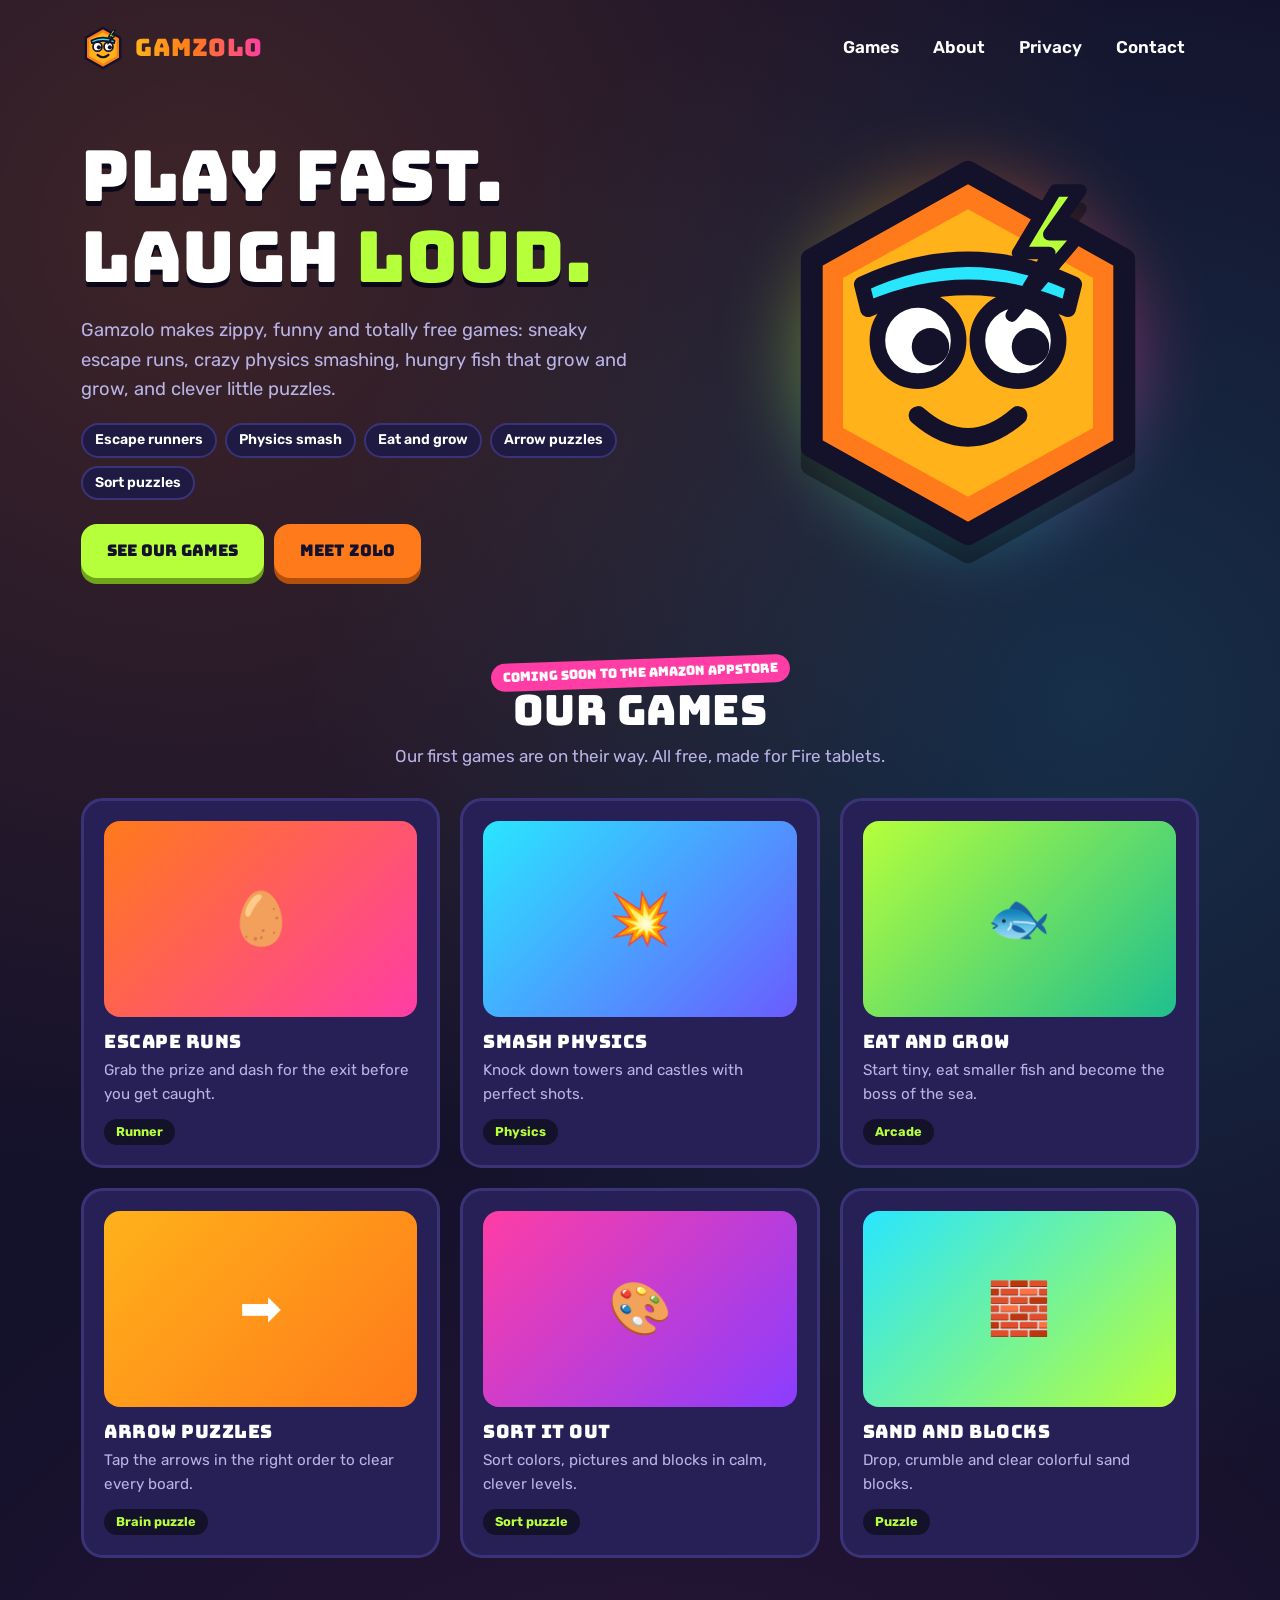
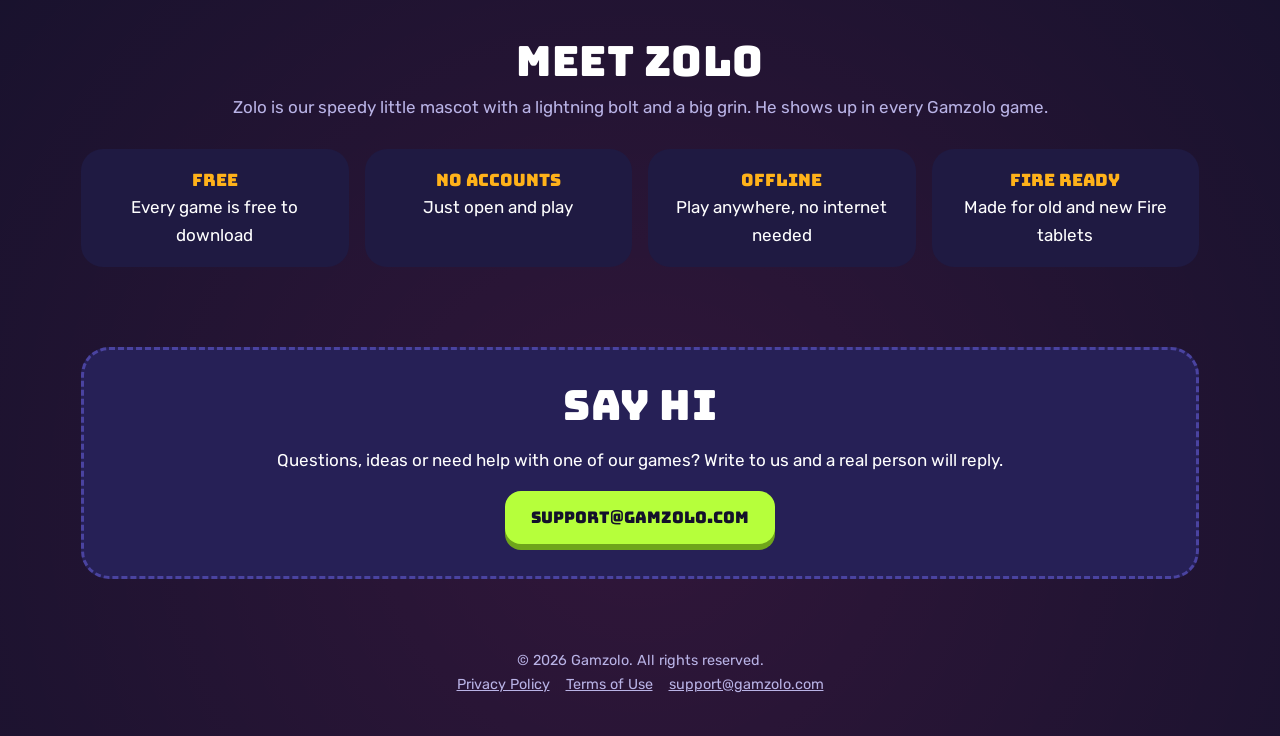
==== index.html @ 9cf396d6 "Gamzolo site Co-Authored-By: Claude Opus 5.5 <noreply@anthropic.com>" ====
<!DOCTYPE html>
<html lang="en">
<head>
<meta charset="UTF-8">
<meta name="viewport" content="width=device-width, initial-scale=1.0">
<meta name="theme-color" content="#14112b">
<link rel="icon" href="favicon.svg" type="image/svg+xml">
<link rel="preconnect" href="https://fonts.googleapis.com"><link rel="preconnect" href="https://fonts.gstatic.com" crossorigin>
<link href="https://fonts.googleapis.com/css2?family=Bungee&family=Rubik:wght@400;600;700&display=swap" rel="stylesheet">
<link rel="stylesheet" href="style.css">
<title>Gamzolo | Fast, Funny, Free Games</title>
<meta name="description" content="Gamzolo makes fast, funny and free games for Fire tablets: escape runners, physics smash, fish growing and brain puzzles. No accounts, no data collected.">
</head>
<body>
<nav class="nav">
  <a class="brand" href="index.html" aria-label="Gamzolo home"><img src="logo.svg" alt=""><span class="wordmark">Gamzolo</span></a>
  <ul><li><a href="index.html#games">Games</a></li><li><a href="index.html#about">About</a></li><li><a href="privacy.html">Privacy</a></li><li><a href="index.html#contact">Contact</a></li></ul>
</nav>
<header class="hero">
  <div>
    <h1>Play fast.<br>Laugh <span class="z">loud.</span></h1>
    <p class="lead">Gamzolo makes zippy, funny and totally free games: sneaky escape runs, crazy physics smashing, hungry fish that grow and grow, and clever little puzzles.</p>
    <div class="tags"><span class="tag">Escape runners</span><span class="tag">Physics smash</span><span class="tag">Eat and grow</span><span class="tag">Arrow puzzles</span><span class="tag">Sort puzzles</span></div>
    <a class="btn" href="#games">See our games</a><a class="btn alt" href="#about">Meet Zolo</a>
  </div>
  <div class="mascot"><img src="logo.svg" alt="Zolo, the Gamzolo mascot"></div>
</header>

<section id="games">
  <div class="center"><span class="badge">Coming soon to the Amazon Appstore</span></div>
  <h2 class="section-title">Our games</h2>
  <p class="section-sub">Our first games are on their way. All free, made for Fire tablets.</p>
  <div class="grid">
    <article class="card"><div class="art a1">🥚</div><h3>Escape Runs</h3><p>Grab the prize and dash for the exit before you get caught.</p><span class="pill">Runner</span></article>
    <article class="card"><div class="art a2">💥</div><h3>Smash Physics</h3><p>Knock down towers and castles with perfect shots.</p><span class="pill">Physics</span></article>
    <article class="card"><div class="art a3">🐟</div><h3>Eat and Grow</h3><p>Start tiny, eat smaller fish and become the boss of the sea.</p><span class="pill">Arcade</span></article>
    <article class="card"><div class="art a4">➡️</div><h3>Arrow Puzzles</h3><p>Tap the arrows in the right order to clear every board.</p><span class="pill">Brain puzzle</span></article>
    <article class="card"><div class="art a5">🎨</div><h3>Sort It Out</h3><p>Sort colors, pictures and blocks in calm, clever levels.</p><span class="pill">Sort puzzle</span></article>
    <article class="card"><div class="art a6">🧱</div><h3>Sand and Blocks</h3><p>Drop, crumble and clear colorful sand blocks.</p><span class="pill">Puzzle</span></article>
  </div>
</section>

<section id="about">
  <h2 class="section-title">Meet Zolo</h2>
  <p class="section-sub">Zolo is our speedy little mascot with a lightning bolt and a big grin. He shows up in every Gamzolo game.</p>
  <div class="feats">
    <div class="feat"><b>Free</b>Every game is free to download</div>
    <div class="feat"><b>No accounts</b>Just open and play</div>
    <div class="feat"><b>Offline</b>Play anywhere, no internet needed</div>
    <div class="feat"><b>Fire ready</b>Made for old and new Fire tablets</div>
  </div>
</section>

<section id="contact">
  <div class="contact">
    <h2 class="section-title">Say hi</h2>
    <p>Questions, ideas or need help with one of our games? Write to us and a real person will reply.</p>
    <a class="btn" href="mailto:support@gamzolo.com">support@gamzolo.com</a>
  </div>
</section>
<footer>&copy; 2026 Gamzolo. All rights reserved.<br><a href="privacy.html">Privacy Policy</a><a href="terms.html">Terms of Use</a><a href="mailto:support@gamzolo.com">support@gamzolo.com</a></footer>
</body>
</html>
---- style.css ----
:root{--bg:#14112b;--bg2:#1f1a42;--card:#262056;--ink:#fff;--soft:#b9b3e6;--lime:#b6ff3b;--orange:#ff7a1a;--gold:#ffb21a;--cyan:#29e6ff;--pink:#ff3da5;--r:22px}
*{box-sizing:border-box}html{scroll-behavior:smooth}
body{margin:0;background:var(--bg);color:var(--ink);font-family:"Rubik",system-ui,sans-serif;font-size:17px;line-height:1.6;
  background-image:radial-gradient(circle at 15% 10%,rgba(255,122,26,.18),transparent 40%),radial-gradient(circle at 85% 30%,rgba(41,230,255,.14),transparent 40%),radial-gradient(circle at 50% 90%,rgba(255,61,165,.12),transparent 45%)}
a{color:var(--cyan)}h1,h2,h3,.wordmark{font-family:"Bungee",system-ui,sans-serif;font-weight:400;line-height:1.15;letter-spacing:.5px}
.nav{max-width:1150px;margin:16px auto 0;padding:10px 16px;display:flex;align-items:center;justify-content:space-between;gap:12px;flex-wrap:wrap}
.brand{display:flex;align-items:center;gap:10px;text-decoration:none;color:var(--ink)}.brand img{width:44px;height:44px}
.wordmark{font-size:1.5rem;background:linear-gradient(90deg,var(--gold),var(--orange) 45%,var(--pink));-webkit-background-clip:text;background-clip:text;color:transparent}
.nav ul{list-style:none;display:flex;gap:6px;margin:0;padding:0;flex-wrap:wrap}.nav ul a{color:var(--ink);text-decoration:none;font-weight:600;padding:8px 14px;border-radius:999px}.nav ul a:hover{background:var(--bg2)}
.hero{max-width:1150px;margin:0 auto;padding:56px 16px 40px;display:grid;grid-template-columns:1.15fr .85fr;gap:32px;align-items:center}
.hero h1{font-size:clamp(2.4rem,6vw,4.4rem);margin:0 0 14px;text-shadow:0 5px 0 #0a0818}.hero h1 .z{color:var(--lime)}
.lead{color:var(--soft);font-size:1.15rem;max-width:560px}
.tags{display:flex;flex-wrap:wrap;gap:8px;margin:18px 0 24px}.tag{background:var(--bg2);border:2px solid #3a3378;border-radius:999px;padding:4px 12px;font-weight:600;font-size:.88rem}
.btn{display:inline-block;font-family:"Bungee",sans-serif;font-size:1rem;color:var(--bg);background:var(--lime);padding:14px 26px;border-radius:16px;text-decoration:none;box-shadow:0 6px 0 #6fa51b;transition:transform .12s}
.btn:hover{transform:translateY(-3px)}.btn.alt{background:var(--orange);box-shadow:0 6px 0 #b4500c;margin-left:10px}
.mascot{position:relative;aspect-ratio:1;max-width:400px;justify-self:center;width:100%}
.mascot img{width:100%;filter:drop-shadow(0 18px 0 rgba(0,0,0,.35));animation:bob 2.4s ease-in-out infinite}
.mascot::before{content:"";position:absolute;inset:8%;border-radius:50%;background:conic-gradient(var(--orange),var(--pink),var(--cyan),var(--lime),var(--orange));filter:blur(40px);opacity:.45;z-index:-1;animation:spin 8s linear infinite}
@keyframes bob{50%{transform:translateY(-14px) rotate(-3deg)}}@keyframes spin{to{transform:rotate(360deg)}}
section{max-width:1150px;margin:0 auto;padding:40px 16px}
.section-title{font-size:clamp(1.8rem,4vw,2.6rem);text-align:center;margin:0 0 8px}.section-sub{text-align:center;color:var(--soft);margin:0 0 28px}
.badge{display:inline-block;background:var(--pink);color:#fff;font-family:"Bungee",sans-serif;font-size:.8rem;padding:4px 12px;border-radius:999px;transform:rotate(-2deg)}
.center{text-align:center}
.grid{display:grid;grid-template-columns:repeat(3,1fr);gap:20px}
.card{background:var(--card);border:3px solid #3a3378;border-radius:var(--r);padding:20px;transition:transform .15s,border-color .15s}
.card:hover{transform:translateY(-6px) rotate(-.6deg);border-color:var(--orange)}
.card .art{aspect-ratio:16/10;border-radius:16px;display:grid;place-items:center;font-size:3.2rem;margin-bottom:14px}
.card h3{margin:0 0 6px;font-size:1.15rem}.card p{color:var(--soft);margin:0 0 10px;font-size:.95rem}
.pill{display:inline-block;background:var(--bg);border-radius:999px;padding:3px 12px;font-weight:700;font-size:.8rem;color:var(--lime)}
.a1{background:linear-gradient(135deg,#ff7a1a,#ff3da5)}.a2{background:linear-gradient(135deg,#29e6ff,#6a5cff)}.a3{background:linear-gradient(135deg,#b6ff3b,#1fbf8f)}
.a4{background:linear-gradient(135deg,#ffb21a,#ff7a1a)}.a5{background:linear-gradient(135deg,#ff3da5,#8a3dff)}.a6{background:linear-gradient(135deg,#29e6ff,#b6ff3b)}
.feats{display:grid;grid-template-columns:repeat(4,1fr);gap:16px}.feat{background:var(--bg2);border-radius:var(--r);padding:18px;text-align:center}.feat b{display:block;font-family:"Bungee",sans-serif;font-weight:400;color:var(--gold)}
.contact{background:var(--card);border-radius:28px;padding:32px;text-align:center;border:3px dashed #4a43a0}
footer{text-align:center;color:var(--soft);padding:30px 16px 40px;font-size:.9rem}footer a{color:var(--soft);margin:0 8px}
.prose{max-width:820px;margin:0 auto;padding:30px 16px 60px}.prose h1{font-size:2.2rem}.prose h2{font-size:1.25rem;color:var(--gold);margin-top:30px}.prose .meta{color:var(--soft)}.prose li{margin:4px 0}
@media (max-width:860px){.hero{grid-template-columns:1fr;text-align:center}.lead{margin:0 auto}.tags{justify-content:center}.grid{grid-template-columns:1fr 1fr}.feats{grid-template-columns:1fr 1fr}}
@media (max-width:540px){.grid{grid-template-columns:1fr}.btn.alt{margin:12px 0 0}}
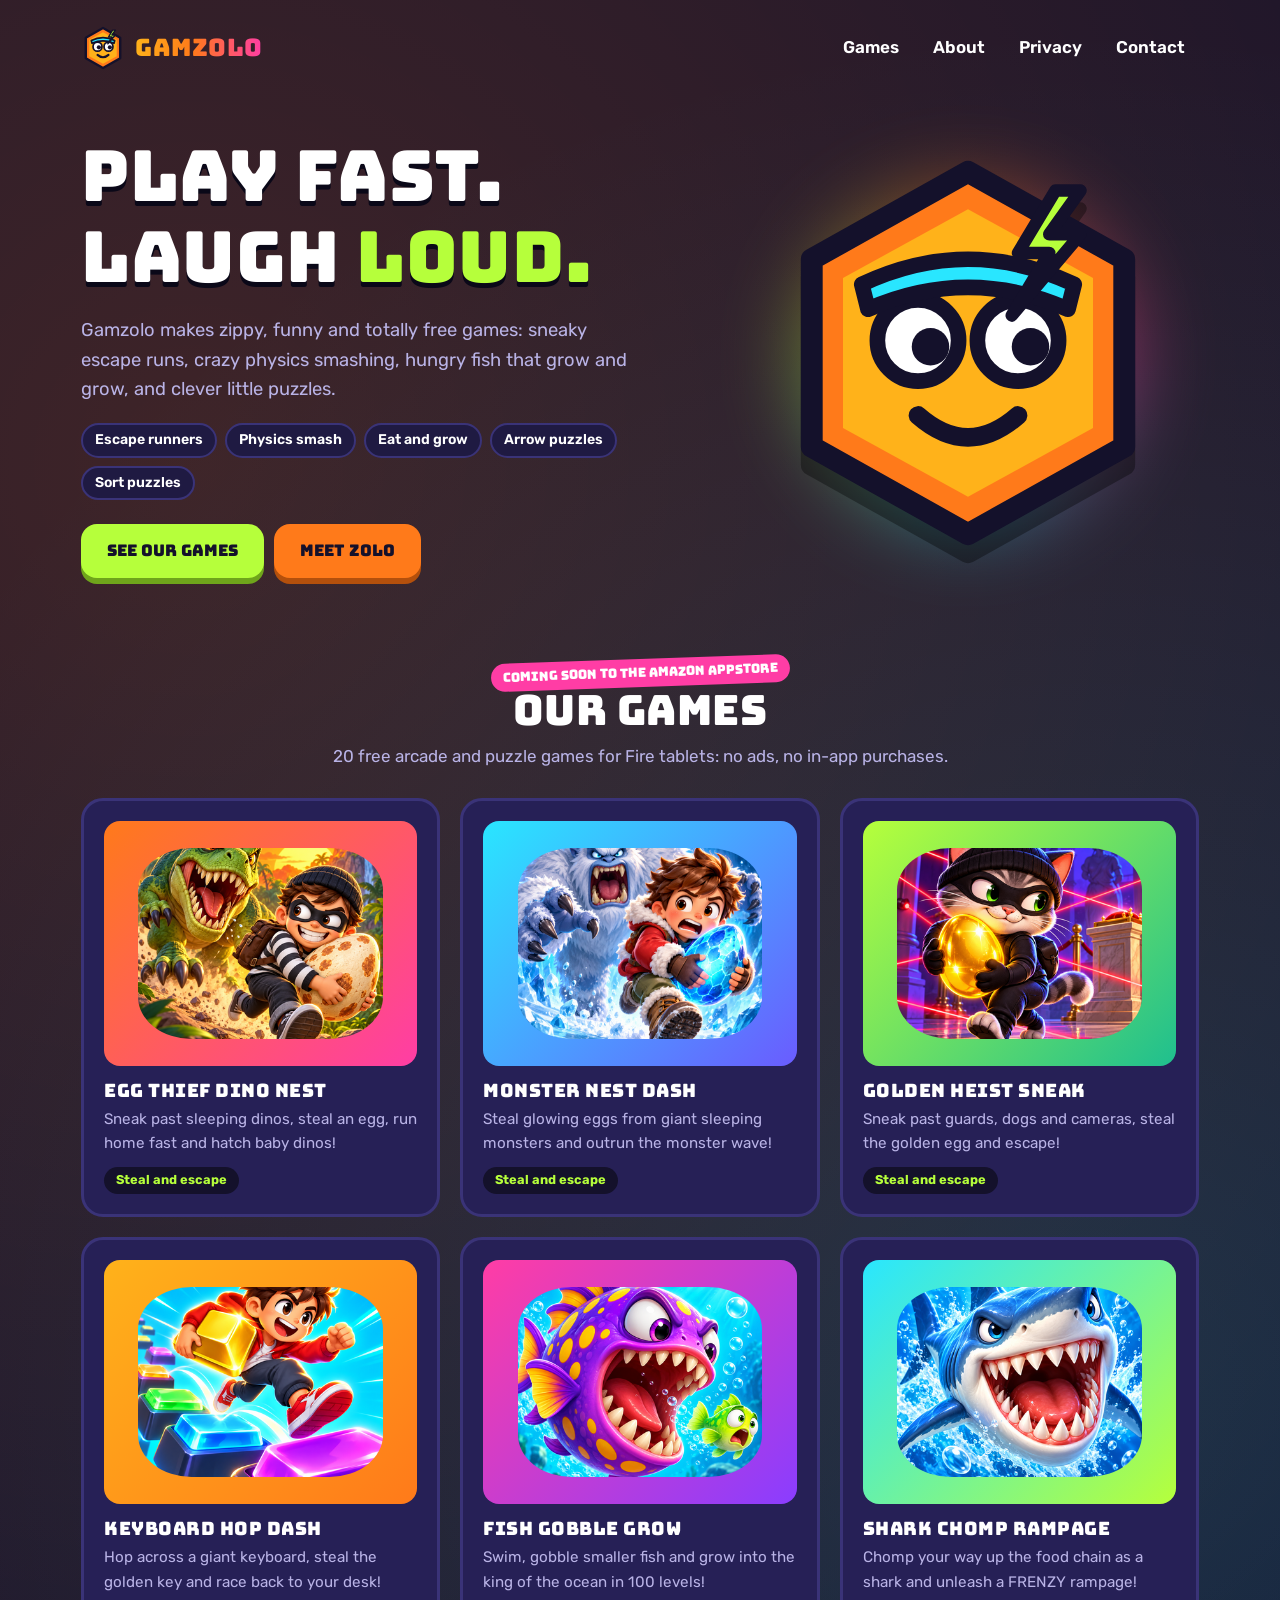
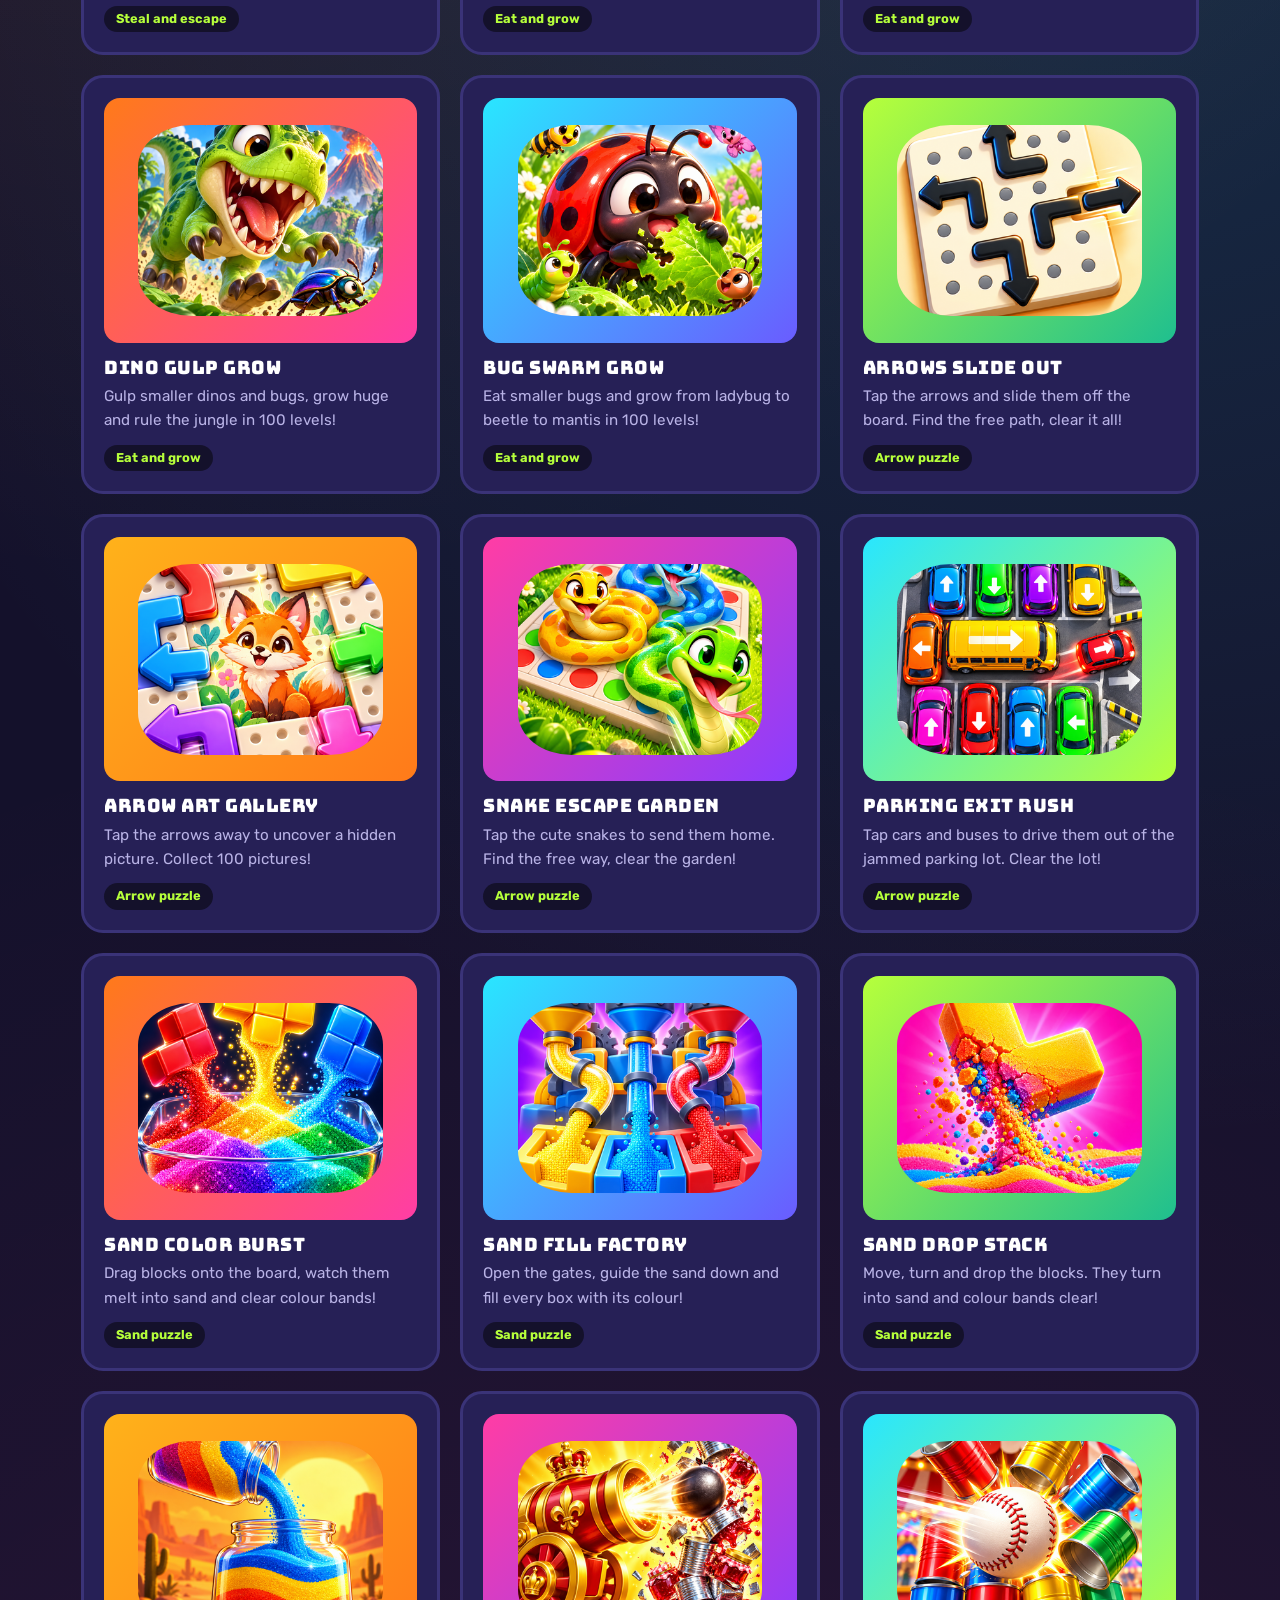
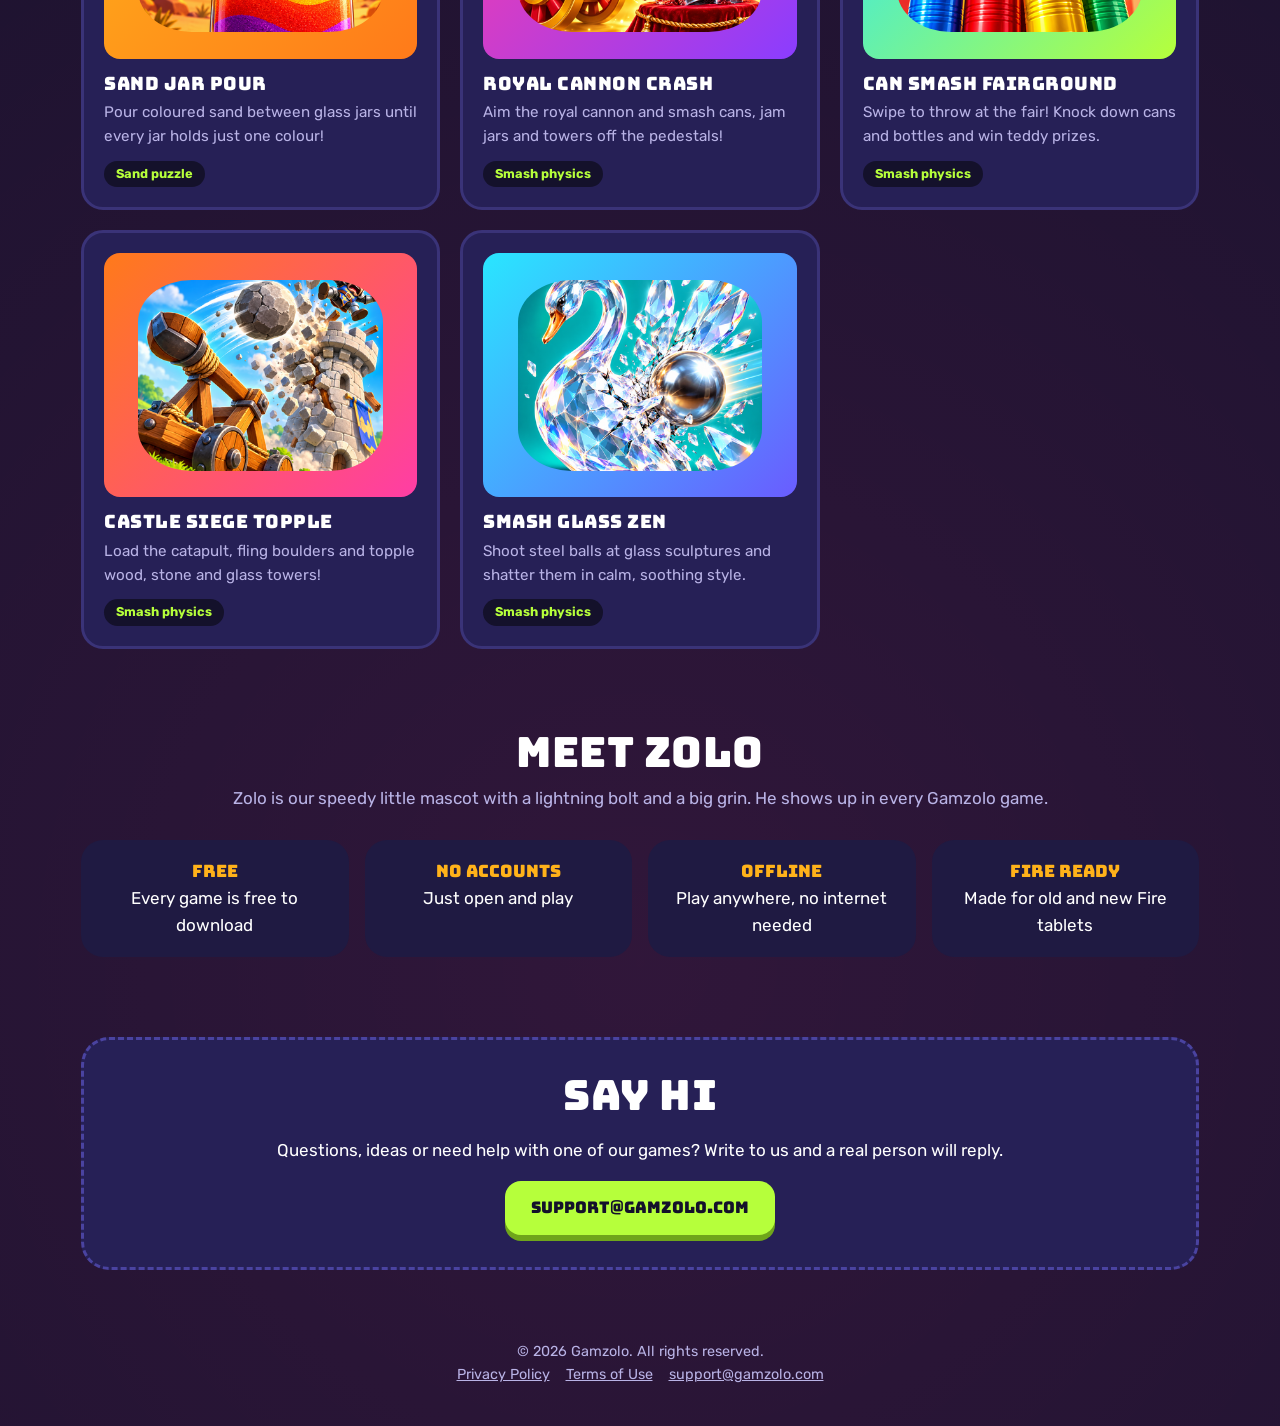
==== commit 5940107b: "Games grid: 20 Gamzolo games Co-Authored-By: Claude Opus 5.5 <noreply@anthropic.com>" ====
--- a/index.html
+++ b/index.html
@@ -29,14 +29,88 @@
 <section id="games">
   <div class="center"><span class="badge">Coming soon to the Amazon Appstore</span></div>
   <h2 class="section-title">Our games</h2>
-  <p class="section-sub">Our first games are on their way. All free, made for Fire tablets.</p>
+  <p class="section-sub">20 free arcade and puzzle games for Fire tablets: no ads, no in-app purchases.</p>
   <div class="grid">
-    <article class="card"><div class="art a1">🥚</div><h3>Escape Runs</h3><p>Grab the prize and dash for the exit before you get caught.</p><span class="pill">Runner</span></article>
-    <article class="card"><div class="art a2">💥</div><h3>Smash Physics</h3><p>Knock down towers and castles with perfect shots.</p><span class="pill">Physics</span></article>
-    <article class="card"><div class="art a3">🐟</div><h3>Eat and Grow</h3><p>Start tiny, eat smaller fish and become the boss of the sea.</p><span class="pill">Arcade</span></article>
-    <article class="card"><div class="art a4">➡️</div><h3>Arrow Puzzles</h3><p>Tap the arrows in the right order to clear every board.</p><span class="pill">Brain puzzle</span></article>
-    <article class="card"><div class="art a5">🎨</div><h3>Sort It Out</h3><p>Sort colors, pictures and blocks in calm, clever levels.</p><span class="pill">Sort puzzle</span></article>
-    <article class="card"><div class="art a6">🧱</div><h3>Sand and Blocks</h3><p>Drop, crumble and clear colorful sand blocks.</p><span class="pill">Puzzle</span></article>
+    <article class="card">
+      <div class="art a1"><img src="games/eggthief.png" alt="Egg Thief Dino Nest icon" width="192" height="192" loading="lazy" style="width:78%;height:78%;border-radius:22%;object-fit:cover"></div>
+      <h3>Egg Thief Dino Nest</h3><p>Sneak past sleeping dinos, steal an egg, run home fast and hatch baby dinos!</p><span class="pill">Steal and escape</span>
+    </article>
+    <article class="card">
+      <div class="art a2"><img src="games/monsternest.png" alt="Monster Nest Dash icon" width="192" height="192" loading="lazy" style="width:78%;height:78%;border-radius:22%;object-fit:cover"></div>
+      <h3>Monster Nest Dash</h3><p>Steal glowing eggs from giant sleeping monsters and outrun the monster wave!</p><span class="pill">Steal and escape</span>
+    </article>
+    <article class="card">
+      <div class="art a3"><img src="games/goldenheist.png" alt="Golden Heist Sneak icon" width="192" height="192" loading="lazy" style="width:78%;height:78%;border-radius:22%;object-fit:cover"></div>
+      <h3>Golden Heist Sneak</h3><p>Sneak past guards, dogs and cameras, steal the golden egg and escape!</p><span class="pill">Steal and escape</span>
+    </article>
+    <article class="card">
+      <div class="art a4"><img src="games/keyhop.png" alt="Keyboard Hop Dash icon" width="192" height="192" loading="lazy" style="width:78%;height:78%;border-radius:22%;object-fit:cover"></div>
+      <h3>Keyboard Hop Dash</h3><p>Hop across a giant keyboard, steal the golden key and race back to your desk!</p><span class="pill">Steal and escape</span>
+    </article>
+    <article class="card">
+      <div class="art a5"><img src="games/fishgobble.png" alt="Fish Gobble Grow icon" width="192" height="192" loading="lazy" style="width:78%;height:78%;border-radius:22%;object-fit:cover"></div>
+      <h3>Fish Gobble Grow</h3><p>Swim, gobble smaller fish and grow into the king of the ocean in 100 levels!</p><span class="pill">Eat and grow</span>
+    </article>
+    <article class="card">
+      <div class="art a6"><img src="games/sharkchomp.png" alt="Shark Chomp Rampage icon" width="192" height="192" loading="lazy" style="width:78%;height:78%;border-radius:22%;object-fit:cover"></div>
+      <h3>Shark Chomp Rampage</h3><p>Chomp your way up the food chain as a shark and unleash a FRENZY rampage!</p><span class="pill">Eat and grow</span>
+    </article>
+    <article class="card">
+      <div class="art a1"><img src="games/dinogulp.png" alt="Dino Gulp Grow icon" width="192" height="192" loading="lazy" style="width:78%;height:78%;border-radius:22%;object-fit:cover"></div>
+      <h3>Dino Gulp Grow</h3><p>Gulp smaller dinos and bugs, grow huge and rule the jungle in 100 levels!</p><span class="pill">Eat and grow</span>
+    </article>
+    <article class="card">
+      <div class="art a2"><img src="games/bugswarm.png" alt="Bug Swarm Grow icon" width="192" height="192" loading="lazy" style="width:78%;height:78%;border-radius:22%;object-fit:cover"></div>
+      <h3>Bug Swarm Grow</h3><p>Eat smaller bugs and grow from ladybug to beetle to mantis in 100 levels!</p><span class="pill">Eat and grow</span>
+    </article>
+    <article class="card">
+      <div class="art a3"><img src="games/arrowsout.png" alt="Arrows Slide Out icon" width="192" height="192" loading="lazy" style="width:78%;height:78%;border-radius:22%;object-fit:cover"></div>
+      <h3>Arrows Slide Out</h3><p>Tap the arrows and slide them off the board. Find the free path, clear it all!</p><span class="pill">Arrow puzzle</span>
+    </article>
+    <article class="card">
+      <div class="art a4"><img src="games/arrowart.png" alt="Arrow Art Gallery icon" width="192" height="192" loading="lazy" style="width:78%;height:78%;border-radius:22%;object-fit:cover"></div>
+      <h3>Arrow Art Gallery</h3><p>Tap the arrows away to uncover a hidden picture. Collect 100 pictures!</p><span class="pill">Arrow puzzle</span>
+    </article>
+    <article class="card">
+      <div class="art a5"><img src="games/snakegarden.png" alt="Snake Escape Garden icon" width="192" height="192" loading="lazy" style="width:78%;height:78%;border-radius:22%;object-fit:cover"></div>
+      <h3>Snake Escape Garden</h3><p>Tap the cute snakes to send them home. Find the free way, clear the garden!</p><span class="pill">Arrow puzzle</span>
+    </article>
+    <article class="card">
+      <div class="art a6"><img src="games/parkingexit.png" alt="Parking Exit Rush icon" width="192" height="192" loading="lazy" style="width:78%;height:78%;border-radius:22%;object-fit:cover"></div>
+      <h3>Parking Exit Rush</h3><p>Tap cars and buses to drive them out of the jammed parking lot. Clear the lot!</p><span class="pill">Arrow puzzle</span>
+    </article>
+    <article class="card">
+      <div class="art a1"><img src="games/sandburst.png" alt="Sand Color Burst icon" width="192" height="192" loading="lazy" style="width:78%;height:78%;border-radius:22%;object-fit:cover"></div>
+      <h3>Sand Color Burst</h3><p>Drag blocks onto the board, watch them melt into sand and clear colour bands!</p><span class="pill">Sand puzzle</span>
+    </article>
+    <article class="card">
+      <div class="art a2"><img src="games/sandfill.png" alt="Sand Fill Factory icon" width="192" height="192" loading="lazy" style="width:78%;height:78%;border-radius:22%;object-fit:cover"></div>
+      <h3>Sand Fill Factory</h3><p>Open the gates, guide the sand down and fill every box with its colour!</p><span class="pill">Sand puzzle</span>
+    </article>
+    <article class="card">
+      <div class="art a3"><img src="games/sanddrop.png" alt="Sand Drop Stack icon" width="192" height="192" loading="lazy" style="width:78%;height:78%;border-radius:22%;object-fit:cover"></div>
+      <h3>Sand Drop Stack</h3><p>Move, turn and drop the blocks. They turn into sand and colour bands clear!</p><span class="pill">Sand puzzle</span>
+    </article>
+    <article class="card">
+      <div class="art a4"><img src="games/sandjar.png" alt="Sand Jar Pour icon" width="192" height="192" loading="lazy" style="width:78%;height:78%;border-radius:22%;object-fit:cover"></div>
+      <h3>Sand Jar Pour</h3><p>Pour coloured sand between glass jars until every jar holds just one colour!</p><span class="pill">Sand puzzle</span>
+    </article>
+    <article class="card">
+      <div class="art a5"><img src="games/royalcannon.png" alt="Royal Cannon Crash icon" width="192" height="192" loading="lazy" style="width:78%;height:78%;border-radius:22%;object-fit:cover"></div>
+      <h3>Royal Cannon Crash</h3><p>Aim the royal cannon and smash cans, jam jars and towers off the pedestals!</p><span class="pill">Smash physics</span>
+    </article>
+    <article class="card">
+      <div class="art a6"><img src="games/cansmash.png" alt="Can Smash Fairground icon" width="192" height="192" loading="lazy" style="width:78%;height:78%;border-radius:22%;object-fit:cover"></div>
+      <h3>Can Smash Fairground</h3><p>Swipe to throw at the fair! Knock down cans and bottles and win teddy prizes.</p><span class="pill">Smash physics</span>
+    </article>
+    <article class="card">
+      <div class="art a1"><img src="games/castlesiege.png" alt="Castle Siege Topple icon" width="192" height="192" loading="lazy" style="width:78%;height:78%;border-radius:22%;object-fit:cover"></div>
+      <h3>Castle Siege Topple</h3><p>Load the catapult, fling boulders and topple wood, stone and glass towers!</p><span class="pill">Smash physics</span>
+    </article>
+    <article class="card">
+      <div class="art a2"><img src="games/glasszen.png" alt="Smash Glass Zen icon" width="192" height="192" loading="lazy" style="width:78%;height:78%;border-radius:22%;object-fit:cover"></div>
+      <h3>Smash Glass Zen</h3><p>Shoot steel balls at glass sculptures and shatter them in calm, soothing style.</p><span class="pill">Smash physics</span>
+    </article>
   </div>
 </section>
 
